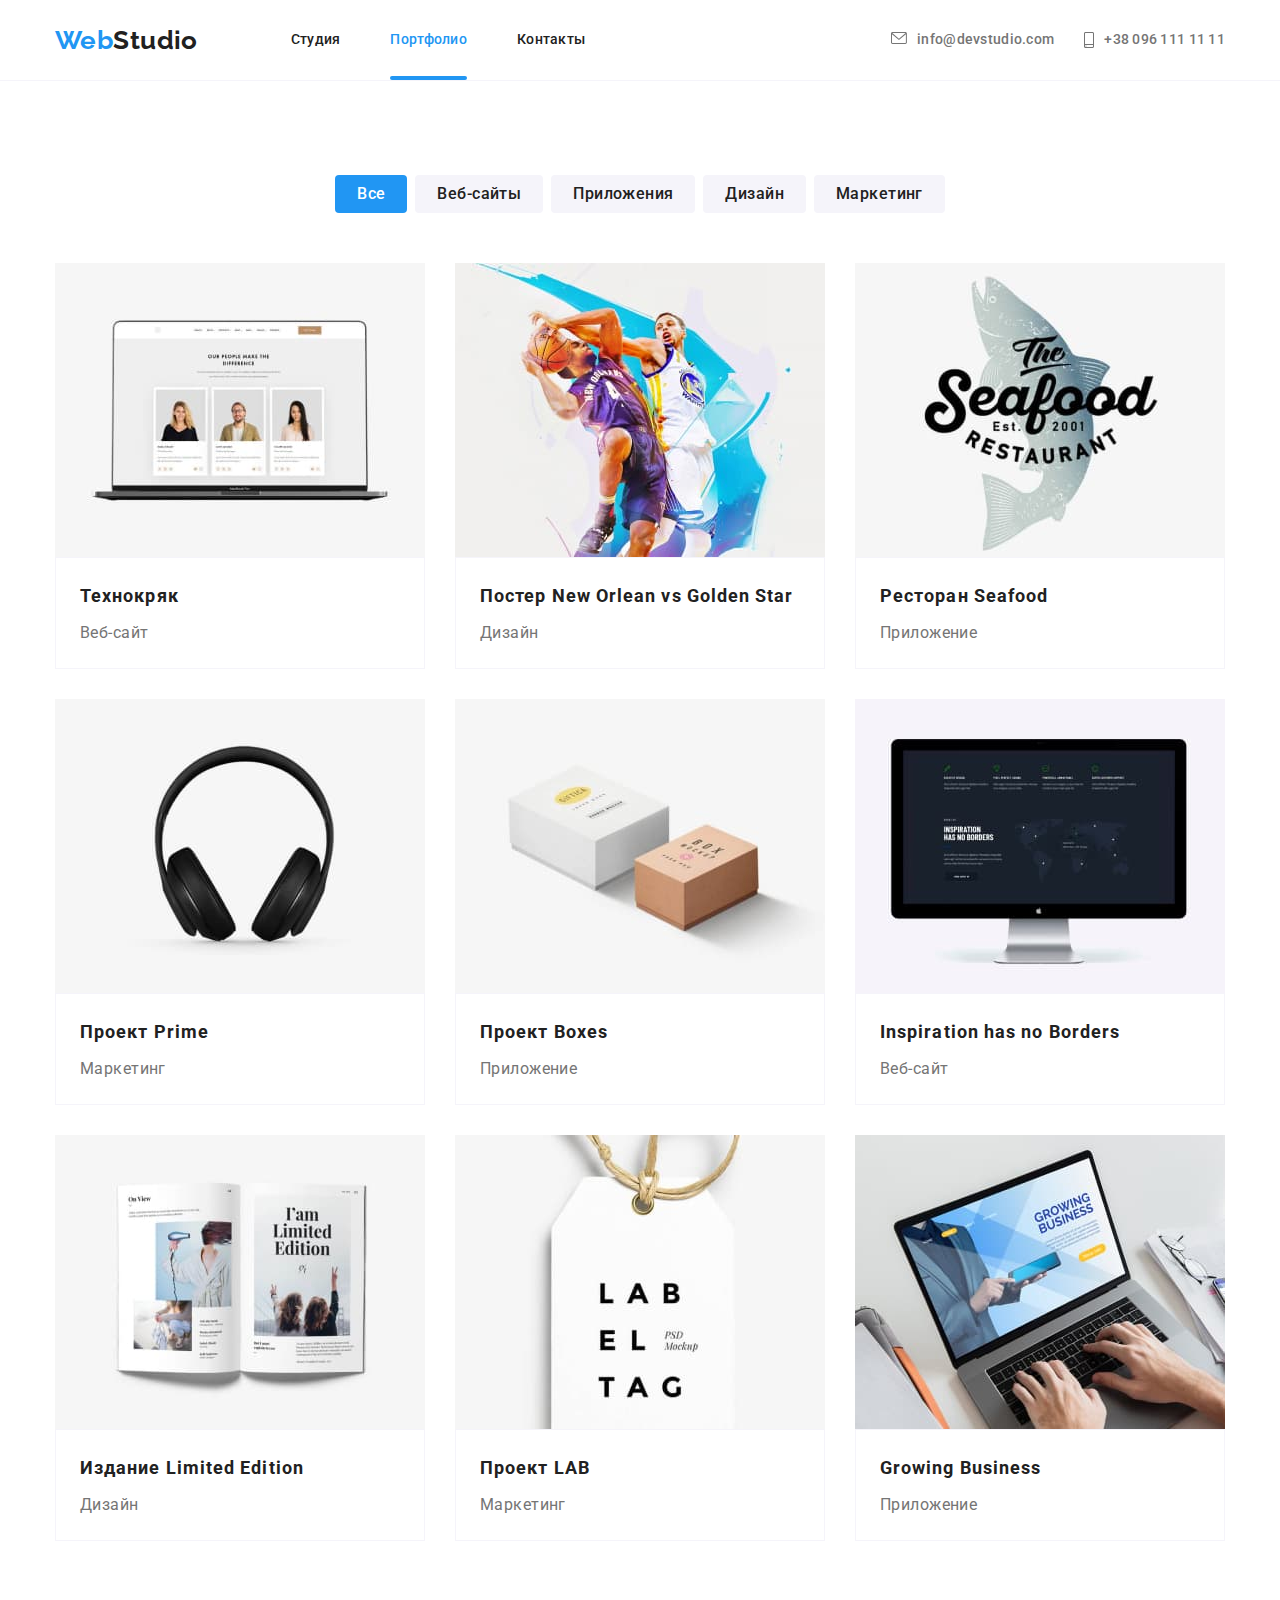
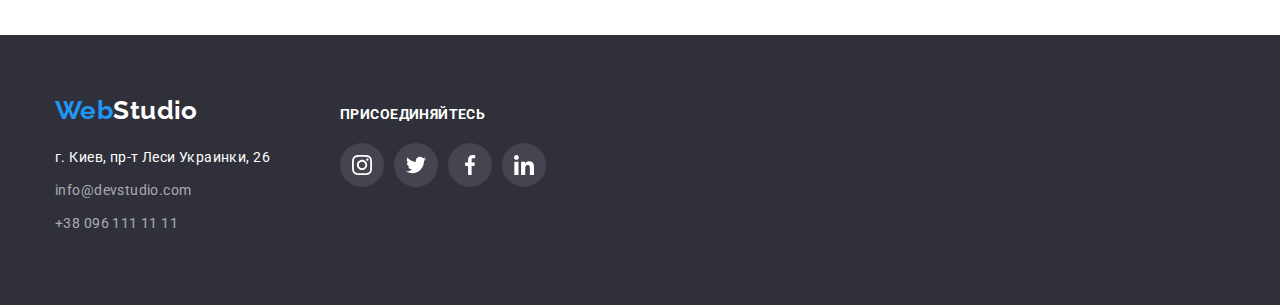
==== portfolio.html @ 04264cb9 "Добавляет файлы из пятой домашки" ====
<!DOCTYPE html>
<html lang="en">
  <head>
    <meta charset="UTF-8" />
    <meta http-equiv="X-UA-Compatible" content="IE=edge" />
    <meta name="viewport" content="width=device-width, initial-scale=1.0" />
    <link rel="preconnect" href="https://fonts.googleapis.com" />
    <link rel="preconnect" href="https://fonts.gstatic.com" crossorigin />
    <link
      href="https://fonts.googleapis.com/css2?family=Raleway:wght@700&family=Roboto:wght@400;500;700;900&display=swap"
      rel="stylesheet"
    />
    <link
      rel="stylesheet"
      href="https://cdnjs.cloudflare.com/ajax/libs/modern-normalize/1.1.0/modern-normalize.min.css"
    />
    <link rel="stylesheet" href="./css/styles.css" />
    <title>Портфолио</title>
  </head>
  <body>
    <!-- Хедер -->
    <header class="header-section">
      <div class="container nav">
        <nav class="header-nav">
          <a class="link logo" href="/"> <span class="logo-web">Web</span>Studio</a>
          <ul class="list header-list">
            <li class="header-item">
              <a class="link header-link" href="./index.html">Студия</a>
            </li>
            <li class="header-item">
              <a class="link header-link current" href="./portfolio.html">Портфолио</a>
            </li>
            <li class="header-item">
              <a class="link header-link" href="">Контакты</a>
            </li>
          </ul>
        </nav>
        <ul class="list contact-list">
          <li class="contact-item">
            <a class="link contact-link" href="mailto:info@devstudio.com">
              <svg class="contact-icon-envelope" width="16" height="12">
                <use href="./images/icons.svg#icon-envelope"></use>
              </svg>
              info@devstudio.com
            </a>
          </li>
          <li class="contact-item">
            <a class="link contact-link" href="tel:+380961111111">
              <svg class="contact-icon-smartphone" width="10" height="16">
                <use href="./images/icons.svg#icon-smartphone"></use>
              </svg>
              +38 096 111 11 11</a
            >
          </li>
        </ul>
      </div>
    </header>
    <!--Mейн-->
    <main>
      <section class="projects">
        <div class="container">
          <h1 class="visually-hidden">Примеры работ</h1>
          <ul class="list filter-btn-list">
            <li class="filter-btn-item">
              <button class="filter-btn all" type="button">Все</button>
            </li>
            <li class="filter-btn-item">
              <button class="filter-btn" type="button">Веб-сайты</button>
            </li>
            <li class="filter-btn-item">
              <button class="filter-btn" type="button">Приложения</button>
            </li>
            <li class="filter-btn-item">
              <button class="filter-btn" type="button">Дизайн</button>
            </li>
            <li class="filter-btn-item">
              <button class="filter-btn" type="button">Маркетинг</button>
            </li>
          </ul>
          <ul class="list project-list">
            <li class="project-item">
              <div class="project-thumb">
                <div class="project-overlay">
                  <p class="project-description">
                    Технокряк это современная площадка распространения коронавируса. Компании
                    используют эту платформу для цифрового шпионажа и атак на защищённые сервера
                    конкурентов.
                  </p>
                </div>
                <img
                  src="./images/project/img.jpg"
                  alt="на открытом экране ноутбука
            карточки с информацией о сотрудниках"
                  width="370"
                />
              </div>
              <div class="project-content">
                <h2 class="project-name">Технокряк</h2>
                <p class="project-type">Веб-сайт</p>
              </div>
            </li>
            <li class="project-item">
              <img
                src="./images/project/imgone.jpg"
                alt="два баскетболиста в
            прыжке борются за мяч"
                width="370"
              />
              <div class="project-content">
                <h2 class="project-name">Постер New Orlean vs Golden Star</h2>
                <p class="project-type">Дизайн</p>
              </div>
            </li>
            <li class="project-item">
              <img
                src="./images/project/imgtwo.jpg"
                alt="логотип ресторана
            морепродуктов"
                width="370"
              />
              <div class="project-content">
                <h2 class="project-name">Ресторан Seafood</h2>
                <p class="project-type">Приложение</p>
              </div>
            </li>
            <li class="project-item">
              <img src="./images/project/imgthree.jpg" alt="черные наушники" width="370" />
              <div class="project-content">
                <h2 class="project-name">Проект Prime</h2>
                <p class="project-type">Маркетинг</p>
              </div>
            </li>
            <li class="project-item">
              <img src="./images/project/imgfour.jpg" alt="две коробки" width="370" />
              <div class="project-content">
                <h2 class="project-name">Проект Boxes</h2>
                <p class="project-type">Приложение</p>
              </div>
            </li>
            <li class="project-item">
              <img
                src="./images/project/imgfive.jpg"
                alt="монитор компьютера с
            изображением"
                width="370"
              />
              <div class="project-content">
                <h2 class="project-name">Inspiration has no Borders</h2>
                <p class="project-type">Веб-сайт</p>
              </div>
            </li>
            <li class="project-item">
              <img src="./images/project/imgsix.jpg" alt="открытая книга" width="370" />
              <div class="project-content">
                <h2 class="project-name">Издание Limited Edition</h2>
                <p class="project-type">Дизайн</p>
              </div>
            </li>
            <li class="project-item">
              <img
                src="./images/project/imgseven.jpg"
                alt="белая бирка с
            надписью"
                width="370"
              />
              <div class="project-content">
                <h2 class="project-name">Проект LAB</h2>
                <p class="project-type">Маркетинг</p>
              </div>
            </li>
            <li class="project-item">
              <img
                src="./images/project/imgeight.jpg"
                alt="человек печатает на
            ноутбуке"
                width="370"
              />
              <div class="project-content">
                <h2 class="project-name">Growing Business</h2>
                <p class="project-type">Приложение</p>
              </div>
            </li>
          </ul>
        </div>
      </section>
    </main>
    <!--Подвал-->
    <footer class="footer-section">
      <div class="container footer-content">
        <div class="footer-address-section">
          <a class="link footer-logo" href="/"> <span class="logo-web">Web</span>Studio</a>
          <address>
            <ul class="list footer-list">
              <li class="footer-item">
                <a
                  class="link footer-address"
                  href="https://goo.gl/maps/CGz93X2TmxTMaEhZA"
                  target="_blank"
                  rel="noreferrer noopener"
                >
                  г. Киев, пр-т Леси Украинки, 26</a
                >
              </li>
              <li class="footer-item">
                <a class="link footer-contact" href="mailto:info@devstudio.com">
                  info@devstudio.com</a
                >
              </li>
              <li class="footer-item">
                <a class="link footer-phone" href="tel:+380961111111">+38 096 111 11 11</a>
              </li>
            </ul>
          </address>
        </div>
        <div class="footer-join-section">
          <h2 class="footer-join">Присоединяйтесь</h2>
          <ul class="list footer-social-list">
            <li class="footer-social-item">
              <a class="footer-social-link" href="" target="_blank" rel="noopener noreferrer">
                <svg class="footer-social-icon" width="20" height="20">
                  <use href="./images/icons.svg#icon-instagram"></use>
                </svg>
              </a>
            </li>
            <li class="footer-social-item">
              <a class="footer-social-link" href="" target="_blank" rel="noopener noreferrer">
                <svg class="footer-social-icon" width="20" height="20">
                  <use href="./images/icons.svg#icon-twitter"></use>
                </svg>
              </a>
            </li>
            <li class="footer-social-item">
              <a class="footer-social-link" href="" target="_blank" rel="noopener noreferrer">
                <svg class="footer-social-icon" width="20" height="20">
                  <use href="./images/icons.svg#icon-facebook"></use>
                </svg>
              </a>
            </li>
            <li class="footer-social-item">
              <a class="footer-social-link" href="" target="_blank" rel="noopener noreferrer">
                <svg class="footer-social-icon" width="20" height="20">
                  <use href="./images/icons.svg#icon-linkedin"></use>
                </svg>
              </a>
            </li>
          </ul>
        </div>
      </div>
    </footer>
  </body>
</html>
---- css/styles.css ----
:root {
  --primary-text-color: #757575;
  --primary-black-color: #212121;
  --accent-color: #2196f3;
  --primary-white-color: #ffffff;
  --dark-background-color: #2f303a;
  --light-backgroung-color: #f5f4fa;
  --button-hover-color: #188ce8;
  --primary-icon-color: #afb1b8;
  --transition-duration: 250ms;
  --transition-timing-function: cubic-bezier(0.4, 0, 0.2, 1);
}

.list {
  list-style: none;
  padding: 0;
  margin: 0;
}

.link {
  text-decoration: none;
}

.container {
  width: 1200px;
  margin-left: auto;
  margin-right: auto;
  padding-left: 15px;
  padding-right: 15px;
}

img {
  display: block;
  max-width: 100%;
}

p,
h1,
h2,
h3 {
  margin: 0;
}

.visually-hidden {
  position: absolute;
  white-space: nowrap;
  width: 1px;
  height: 1px;
  overflow: hidden;
  border: 0;
  padding: 0;
  clip: rect(0 0 0 0);
  clip-path: inset(100%);
  margin: -1px;
}

body {
  font-size: 14px;
  font-family: 'Roboto', sans-serif;
  letter-spacing: 0.03em;
  color: var(--primary-text-color);
  background-color: var(--primary-white-color);
}

textarea {
  resize: none;
}

/* Хедер */

.logo {
  font-family: 'Raleway', sans-serif;
  font-weight: 700;
  font-size: 26px;
  line-height: 1.19;
  color: var(--primary-black-color);
}

.logo-web {
  color: var(--accent-color);
}

.header-section {
  border-bottom: 1px solid var(--light-backgroung-color);
}

.header-list {
  display: flex;
  margin-left: 93px;
}

.header-nav {
  display: flex;
  align-items: center;
}

.header-item:not(:last-child) {
  margin-right: 50px;
}

.header-link {
  display: block;
  font-weight: 500;
  font-size: 14px;
  line-height: 1.14;
  letter-spacing: 0.02em;
  color: var(--primary-black-color);
  padding-top: 32px;
  padding-bottom: 32px;
  position: relative;

  transition-property: color;
  transition-duration: var(--transition-duration);
  transition-timing-function: var(--transition-timing-function);
}

.current::after {
  content: '';
  width: 100%;
  height: 4px;
  background-color: var(--accent-color);
  display: block;
  position: absolute;
  bottom: 0;
  border-radius: 2px;
}

.contact-link {
  display: flex;
  font-weight: 500;
  font-size: 14px;
  line-height: 1.14;
  letter-spacing: 0.02em;
  color: var(--primary-black-color);

  transition-property: color;
  transition-duration: var(--transition-duration);
  transition-timing-function: var(--transition-timing-function);
}

.header-link.current {
  color: var(--accent-color);
}

.link.contact-link {
  color: var(--primary-text-color);
}

.header-link:hover,
.header-link:focus,
.contact-link:hover,
.contact-link:focus {
  color: var(--accent-color);
}

.contact-list {
  display: flex;
  margin-left: auto;
}

.contact-icon-envelope,
.contact-icon-smartphone {
  margin-right: 10px;
  fill: currentColor;
}

.contact-item:not(:last-child) {
  margin-right: 30px;
}

.nav {
  display: flex;
  align-items: center;
}

/* Герой */

.hero {
  text-align: center;
  padding-top: 200px;
  padding-bottom: 200px;
  max-width: 1600px;
  height: 600px;
  margin-left: auto;
  margin-right: auto;
  background-image: linear-gradient(rgba(47, 48, 58, 0.4), rgba(47, 48, 58, 0.4)),
    url(../images/backgroun.jpg);
  background-size: cover;
  background-color: var(--light-background-color);
  background-position: center;
  background-repeat: no-repeat;
}

.hero-title {
  margin-bottom: 30px;
  font-weight: 900;
  font-size: 44px;
  line-height: 1.36;
  letter-spacing: 0.06em;
  text-transform: uppercase;
  color: var(--primary-white-color);
}

.hero-btn {
  font-family: inherit;
  font-weight: 700;
  font-size: 16px;
  line-height: 1.88;
  letter-spacing: 0.06em;
  color: var(--primary-white-color);
  background-color: var(--accent-color);
  cursor: pointer;
  min-width: 200px;
  border-radius: 4px;
  padding: 10px 32px;
  border: none;
  box-shadow: 0px 4px 4px rgba(0, 0, 0, 0.15);

  transition-property: background-color;
  transition-duration: var(--transition-duration);
  transition-timing-function: var(--transition-timing-function);
}

.hero-btn:hover,
.hero-btn:focus {
  background-color: var(--button-hover-color);
}

/* Особенности */

.features {
  padding-top: 94px;
  padding-bottom: 94px;
}

.features-item {
  min-width: 270px;
}
.features-item:not(:last-child) {
  margin-right: 30px;
}

.features-list {
  display: flex;
}

.features-item-header {
  font-size: 14px;
  line-height: 1.14;
  text-transform: uppercase;
  color: var(--primary-black-color);
  margin-bottom: 10px;
}

.features-item-text {
  line-height: 1.71;
}

.features-icon-background {
  background-color: var(--light-backgroung-color);
  border-radius: 4px;
  margin-bottom: 30px;
  width: 270px;
  height: 120px;
  display: flex;
  justify-content: center;
  align-items: center;
}

/* Чем мы занимаемся и Наша команда */

.services {
  padding-bottom: 94px;
}

.services-list {
  display: flex;
}

.services-header {
  font-size: 36px;
  line-height: 1.17;
  text-align: center;
  color: var(--primary-black-color);
  margin-top: 0;
  margin-bottom: 50px;
}

.services-item:not(:last-child) {
  margin-right: 30px;
}

.services-item {
  position: relative;
}
.services-item-header {
  font-size: inherit;
  line-height: 1.14;
  text-align: center;
  text-transform: uppercase;
  color: var(--primary-white-color);
  background-color: rgba(47, 48, 58, 0.8);
  padding-top: 27px;
  padding-bottom: 27px;
  position: absolute;
  bottom: 0;
  width: 100%;
}

.team-header {
  font-size: 36px;
  line-height: 1.17;
  text-align: center;
  color: var(--primary-black-color);
  margin-top: 0;
  margin-bottom: 50px;
}

.team {
  background-color: var(--light-backgroung-color);
  padding-bottom: 94px;
  padding-top: 94px;
}

.team-list {
  display: flex;
}

.team-item {
  background-color: var(--primary-white-color);
  box-shadow: 0px 1px 3px rgba(0, 0, 0, 0.12), 0px 1px 1px rgba(0, 0, 0, 0.14),
    0px 2px 1px rgba(0, 0, 0, 0.2);
  border-radius: 0px 0px 4px 4px;
}

.team-item:not(:last-child) {
  margin-right: 30px;
}

.team-name-header {
  font-weight: 500;
  font-size: 16px;
  line-height: 1.19;
  text-align: center;
  color: var(--primary-black-color);
  margin-bottom: 10px;
}

.team-name-position {
  font-size: 16px;
  line-height: 1.19;
  text-align: center;
  color: var(--primary-text-color);
  margin-bottom: 16px;
}

.team-description {
  padding-top: 30px;
  padding-bottom: 30px;
}

.team-social-list {
  display: flex;
  justify-content: center;
}

.team-social-item + .team-social-item {
  margin-left: 10px;
}

.team-social-link {
  height: 44px;
  width: 44px;
  display: flex;
  justify-content: center;
  align-items: center;
  border-radius: 50%;
  color: var(--primary-icon-color);
  transition-property: background-color, color;
  transition-duration: var(--transition-duration), var(--transition-duration);
  transition-timing-function: var(--transition-timing-function), var(--transition-timing-function);
}

.team-social-link:hover,
.team-social-link:focus {
  background-color: var(--accent-color);
  color: var(--primary-white-color);
}

.team-social-icon {
  fill: currentColor;
}

/* Постоянные клиенты */

/* .clients {
  padding-top: 94px;
  padding-bottom: 94px;
} */

.clients-header {
  font-size: 36px;
  line-height: 1.17;
  text-align: center;
  color: var(--primary-black-color);
  margin-bottom: 50px;
}

.clients-list {
  display: flex;
  justify-content: center;
}

.clients-link {
  width: 170px;
  height: 92px;
  display: flex;
  justify-content: center;
  align-items: center;
  color: var(--primary-icon-color);
  border: 1px solid var(--primary-icon-color);
  border-radius: 4px;
  transition-property: color, border;
  transition-duration: var(--transition-duration), var(--transition-duration);
  transition-timing-function: var(--transition-timing-function), var(--transition-timing-function);
}

.clients-link:hover,
.clients-link:focus {
  color: var(--accent-color);
  border: 1px solid var(--accent-color);
}

.clients-item + .clients-item {
  margin-left: 30px;
}

.clients-icon {
  fill: currentColor;
}

.backdrop {
  position: fixed;
  top: 0;
  left: 0;
  background: rgba(0, 0, 0, 0.2);
  width: 100%;
  height: 100%;
  opacity: 1;
  transition: opacity var(--transition-duration) var(--transition-timing-function);
}

.backdrop.is-hidden {
  opacity: 0;
  pointer-events: none;
  visibility: hidden;
}

.backdrop.is-hidden .modal {
  transform: translate(-50%, -50%) scale(0.5);
}
.modal {
  position: absolute;
  top: 50%;
  left: 50%;
  transform: translate(-50%, -50%) scale(1);
  width: 528px;
  height: 581px;
  background-color: var(--primary-white-color);
  box-shadow: 0px 1px 3px rgba(0, 0, 0, 0.12), 0px 1px 1px rgba(0, 0, 0, 0.14),
    0px 2px 1px rgba(0, 0, 0, 0.2);
  border-radius: 4px;
  transition: transform var(--transition-duration) var(--transition-timing-function);
}

.modal-button {
  width: 30px;
  height: 30px;
  border-radius: 50%;
  background-color: var(--primary-white-color);
  position: absolute;
  right: 8px;
  top: 8px;
  border: 1px solid rgba(0, 0, 0, 0.1);
  display: flex;
  justify-content: center;
  align-items: center;
  cursor: pointer;
}

.modal-form {
}

.form-field {
}

.form-label {
  font-size: 12px;
  line-height: 1.17;
  letter-spacing: 0.01em;
}

.form-input {
  border: 1px solid rgba(33, 33, 33, 0.2);
  border-radius: 4px;
}

.label-agreement {
  line-height: 1.71;
}

/* Футер */

.footer-section {
  background-color: var(--dark-background-color);
  padding-top: 60px;
  padding-bottom: 60px;
}

.footer-logo {
  display: block;
  font-family: 'Raleway', sans-serif;
  font-weight: 700;
  font-size: 26px;
  line-height: 1.19;
  color: var(--primary-white-color);
  margin-bottom: 20px;
}

.footer-item > a {
  font-style: normal;
  line-height: 1.71;
  color: rgba(255, 255, 255, 0.6);
  margin-bottom: 9px;
  display: block;

  transition-property: color;
  transition-duration: var(--transition-duration);
  transition-timing-function: var(--transition-timing-function);
}

.link.footer-address {
  color: var(--primary-white-color);
}

.footer-contact:hover,
.footer-contact:focus,
.footer-phone:hover,
.footer-phone:focus {
  color: var(--primary-white-color);
}

.footer-join {
  font-weight: 700;
  line-height: 1.14;
  text-transform: uppercase;
  color: var(--primary-white-color);
  font-size: inherit;
  margin-bottom: 20px;
}

.footer-social-icon {
  fill: currentColor;
}

.footer-social-link {
  width: 44px;
  height: 44px;
  background-color: rgba(255, 255, 255, 0.1);
  border-radius: 50%;
  display: flex;
  justify-content: center;
  align-items: center;
  color: var(--primary-white-color);
  transition-property: background-color;
  transition-duration: var(--transition-duration);
  transition-timing-function: var(--transition-timing-function);
}

.footer-social-link:hover,
.footer-social-link:focus {
  background-color: var(--accent-color);
}
.footer-social-list {
  display: flex;
}

.footer-social-item + .footer-social-item {
  margin-left: 10px;
}

.footer-content {
  display: flex;
  align-items: baseline;
}

.footer-address-section {
  margin-right: 70px;
}

/* Фильтр и примеры работ */

.projects {
  padding-top: 94px;
  padding-bottom: 94px;
}

.filter-btn {
  font-family: inherit;
  font-weight: 500;
  font-size: 16px;
  line-height: 1.63;
  text-align: center;
  letter-spacing: inherit;
  color: var(--primary-black-color);
  cursor: pointer;
  background-color: var(--light-backgroung-color);
  border-radius: 4px;
  padding: 6px 22px;
  border: none;
  transition-property: color, background-color, box-shadow;
  transition-duration: var(--transition-duration), var(--transition-duration),
    var(--transition-duration);
  transition-timing-function: var(--transition-timing-function), var(--transition-timing-function),
    var(--transition-timing-function);
}

.filter-btn-item:not(:last-child) {
  margin-right: 8px;
}

.filter-btn.all {
  color: var(--primary-white-color);
  background-color: var(--accent-color);
}

.filter-btn:hover,
.filter-btn:focus {
  color: var(--primary-white-color);
  background-color: var(--accent-color);
  box-shadow: 0px 3px 1px rgba(0, 0, 0, 0.1), 0px 1px 2px rgba(0, 0, 0, 0.08),
    0px 2px 2px rgba(0, 0, 0, 0.12);
}

.filter-btn-list {
  display: flex;
  justify-content: center;
  margin-bottom: 50px;
}

.project-list {
  display: flex;
  flex-wrap: wrap;
  margin-top: -30px;
  margin-left: -30px;
}

.project-item {
  flex-basis: calc(100% / 3 -30px);
  margin-left: 30px;
  margin-top: 30px;
  transition-property: box-shadow;
  transition-duration: var(--transition-duration);
  transition-timing-function: var(--transition-timing-function);
}

.project-item:hover {
  box-shadow: 0px 1px 1px rgba(0, 0, 0, 0.12), 0px 4px 4px rgba(0, 0, 0, 0.06),
    1px 4px 6px rgba(0, 0, 0, 0.16);
}

.project-name {
  font-size: 18px;
  line-height: 2;
  letter-spacing: 0.06em;
  color: var(--primary-black-color);
  margin-bottom: 4px;
}

.project-type {
  font-size: 16px;
  line-height: 1.88;
}

.project-content {
  padding: 20px 24px;
  border: 1px solid var(--light-backgroung-color);
}

.project-thumb {
  position: relative;
  overflow: hidden;
}

.project-overlay {
  content: '';
  display: inline-block;
  width: 100%;
  height: 100%;
  background-color: rgba(33, 150, 243, 0.9);
  position: absolute;
  top: 0;
  left: 0;
  transform: translateY(100%);
  transition: transform var(--transition-duration) var(--transition-timing-function);
}

.project-item:hover .project-overlay {
  transform: translateY(0);
}

.project-description {
  font-weight: 400;
  font-size: 18px;
  line-height: 1.56;
  color: var(--primary-white-color);
  padding: 63px 24px;
}
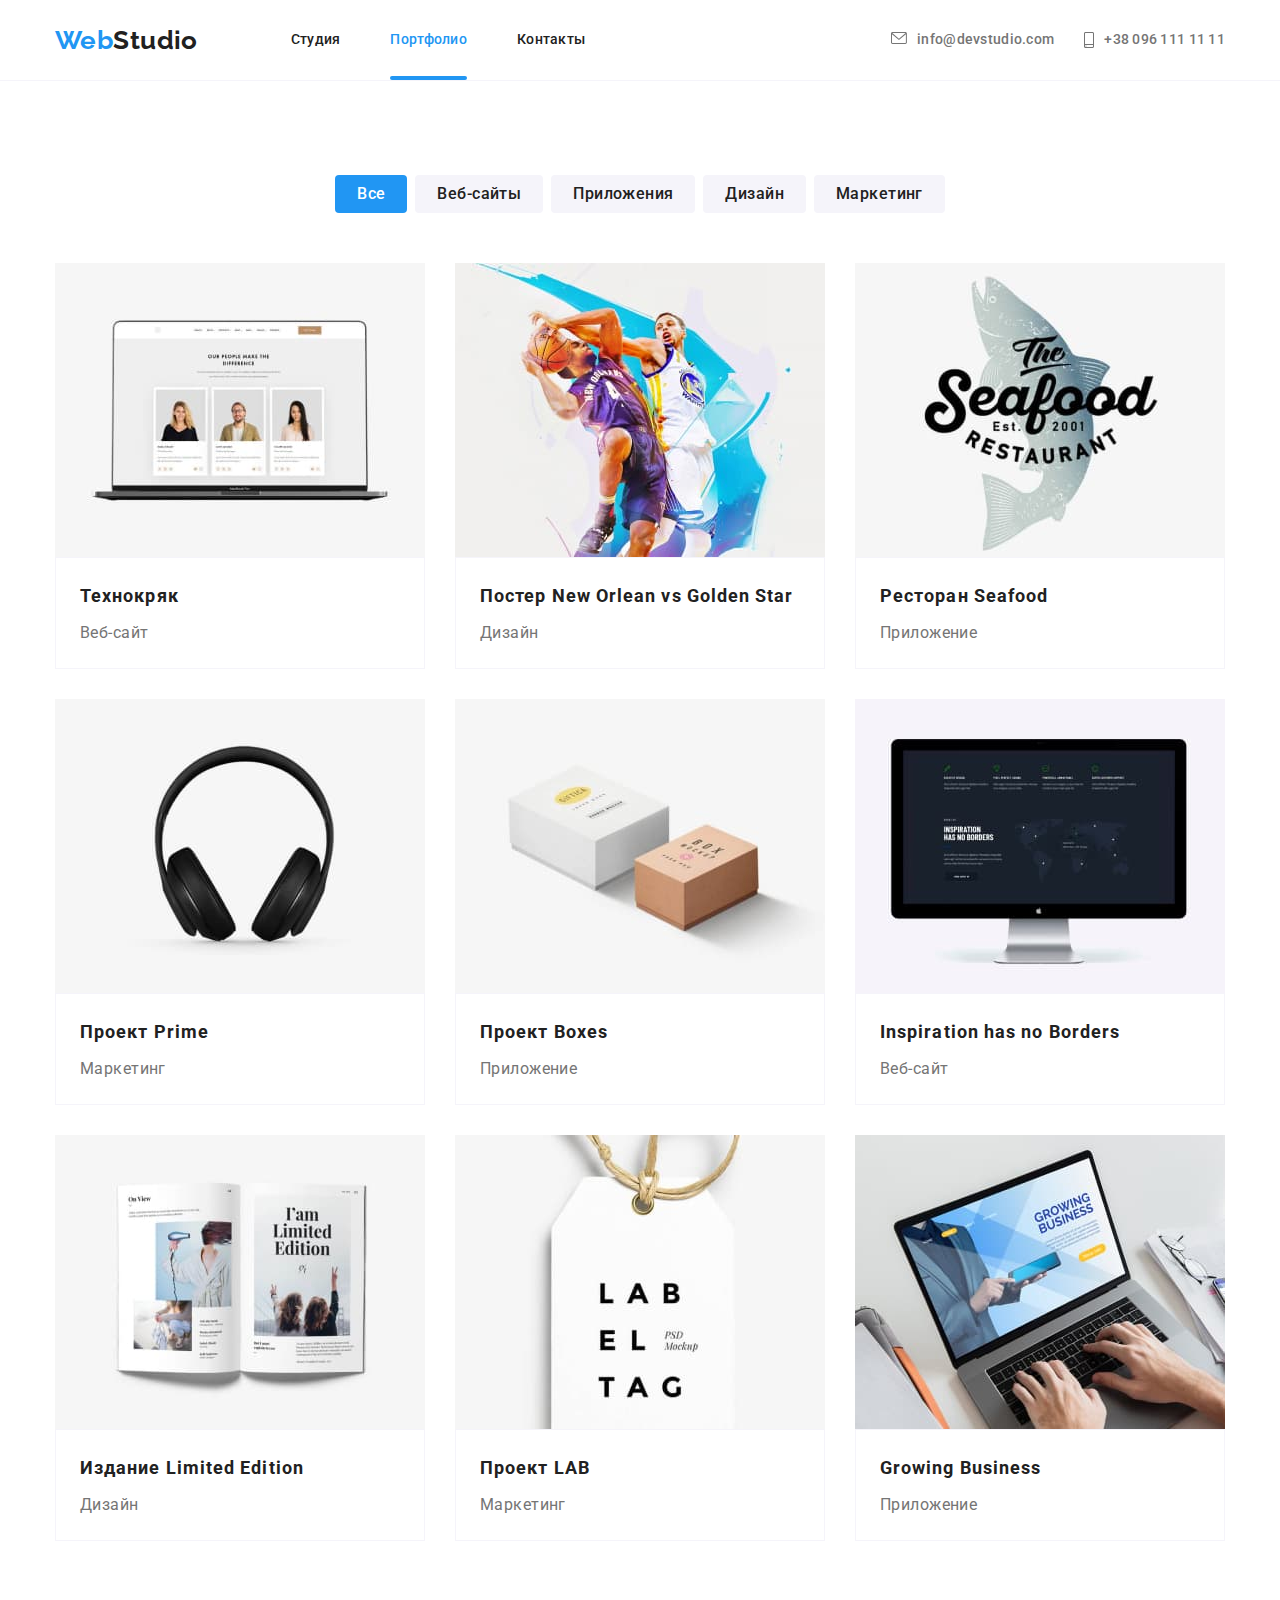
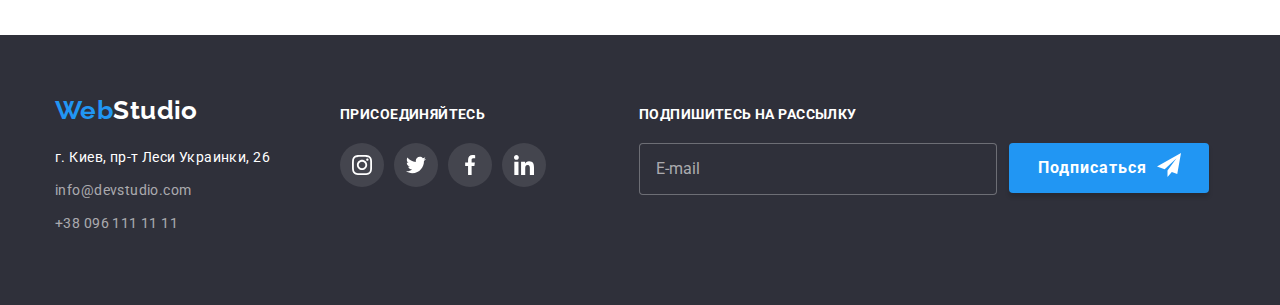
==== commit 596a6405: "Финалит домашку" ====
--- a/portfolio.html
+++ b/portfolio.html
@@ -22,13 +22,17 @@
     <header class="header-section">
       <div class="container nav">
         <nav class="header-nav">
-          <a class="link logo" href="/"> <span class="logo-web">Web</span>Studio</a>
+          <a class="link logo" href="/">
+            <span class="logo-web">Web</span>Studio</a
+          >
           <ul class="list header-list">
             <li class="header-item">
               <a class="link header-link" href="./index.html">Студия</a>
             </li>
             <li class="header-item">
-              <a class="link header-link current" href="./portfolio.html">Портфолио</a>
+              <a class="link header-link current" href="./portfolio.html"
+                >Портфолио</a
+              >
             </li>
             <li class="header-item">
               <a class="link header-link" href="">Контакты</a>
@@ -82,9 +86,9 @@
               <div class="project-thumb">
                 <div class="project-overlay">
                   <p class="project-description">
-                    Технокряк это современная площадка распространения коронавируса. Компании
-                    используют эту платформу для цифрового шпионажа и атак на защищённые сервера
-                    конкурентов.
+                    Технокряк это современная площадка распространения
+                    коронавируса. Компании используют эту платформу для
+                    цифрового шпионажа и атак на защищённые сервера конкурентов.
                   </p>
                 </div>
                 <img
@@ -124,14 +128,22 @@
               </div>
             </li>
             <li class="project-item">
-              <img src="./images/project/imgthree.jpg" alt="черные наушники" width="370" />
+              <img
+                src="./images/project/imgthree.jpg"
+                alt="черные наушники"
+                width="370"
+              />
               <div class="project-content">
                 <h2 class="project-name">Проект Prime</h2>
                 <p class="project-type">Маркетинг</p>
               </div>
             </li>
             <li class="project-item">
-              <img src="./images/project/imgfour.jpg" alt="две коробки" width="370" />
+              <img
+                src="./images/project/imgfour.jpg"
+                alt="две коробки"
+                width="370"
+              />
               <div class="project-content">
                 <h2 class="project-name">Проект Boxes</h2>
                 <p class="project-type">Приложение</p>
@@ -150,7 +162,11 @@
               </div>
             </li>
             <li class="project-item">
-              <img src="./images/project/imgsix.jpg" alt="открытая книга" width="370" />
+              <img
+                src="./images/project/imgsix.jpg"
+                alt="открытая книга"
+                width="370"
+              />
               <div class="project-content">
                 <h2 class="project-name">Издание Limited Edition</h2>
                 <p class="project-type">Дизайн</p>
@@ -188,7 +204,9 @@
     <footer class="footer-section">
       <div class="container footer-content">
         <div class="footer-address-section">
-          <a class="link footer-logo" href="/"> <span class="logo-web">Web</span>Studio</a>
+          <a class="link footer-logo" href="/">
+            <span class="logo-web">Web</span>Studio</a
+          >
           <address>
             <ul class="list footer-list">
               <li class="footer-item">
@@ -207,7 +225,9 @@
                 >
               </li>
               <li class="footer-item">
-                <a class="link footer-phone" href="tel:+380961111111">+38 096 111 11 11</a>
+                <a class="link footer-phone" href="tel:+380961111111"
+                  >+38 096 111 11 11</a
+                >
               </li>
             </ul>
           </address>
@@ -216,34 +236,71 @@
           <h2 class="footer-join">Присоединяйтесь</h2>
           <ul class="list footer-social-list">
             <li class="footer-social-item">
-              <a class="footer-social-link" href="" target="_blank" rel="noopener noreferrer">
+              <a
+                class="footer-social-link"
+                href=""
+                target="_blank"
+                rel="noopener noreferrer"
+              >
                 <svg class="footer-social-icon" width="20" height="20">
                   <use href="./images/icons.svg#icon-instagram"></use>
                 </svg>
               </a>
             </li>
             <li class="footer-social-item">
-              <a class="footer-social-link" href="" target="_blank" rel="noopener noreferrer">
+              <a
+                class="footer-social-link"
+                href=""
+                target="_blank"
+                rel="noopener noreferrer"
+              >
                 <svg class="footer-social-icon" width="20" height="20">
                   <use href="./images/icons.svg#icon-twitter"></use>
                 </svg>
               </a>
             </li>
             <li class="footer-social-item">
-              <a class="footer-social-link" href="" target="_blank" rel="noopener noreferrer">
+              <a
+                class="footer-social-link"
+                href=""
+                target="_blank"
+                rel="noopener noreferrer"
+              >
                 <svg class="footer-social-icon" width="20" height="20">
                   <use href="./images/icons.svg#icon-facebook"></use>
                 </svg>
               </a>
             </li>
             <li class="footer-social-item">
-              <a class="footer-social-link" href="" target="_blank" rel="noopener noreferrer">
+              <a
+                class="footer-social-link"
+                href=""
+                target="_blank"
+                rel="noopener noreferrer"
+              >
                 <svg class="footer-social-icon" width="20" height="20">
                   <use href="./images/icons.svg#icon-linkedin"></use>
                 </svg>
               </a>
             </li>
           </ul>
+        </div>
+        <div class="footer-form">
+          <h2 class="footer-signup">Подпишитесь на рассылку</h2>
+          <div class="footer-signup-wrap">
+            <input
+              class="footer-input"
+              type="email"
+              name="email-signup"
+              placeholder="E-mail"
+            />
+            <button class="footer-btn" type="submit">
+              Подписаться
+              <svg class="footer-send-icon" width="24" height="24">
+                <use href="./images/icons.svg#icon-icon-send"></use>
+              </svg>
+            </button>
+          </div>
         </div>
       </div>
     </footer>
--- a/css/styles.css
+++ b/css/styles.css
@@ -56,7 +56,7 @@
 
 body {
   font-size: 14px;
-  font-family: 'Roboto', sans-serif;
+  font-family: "Roboto", sans-serif;
   letter-spacing: 0.03em;
   color: var(--primary-text-color);
   background-color: var(--primary-white-color);
@@ -69,7 +69,7 @@
 /* Хедер */
 
 .logo {
-  font-family: 'Raleway', sans-serif;
+  font-family: "Raleway", sans-serif;
   font-weight: 700;
   font-size: 26px;
   line-height: 1.19;
@@ -115,7 +115,7 @@
 }
 
 .current::after {
-  content: '';
+  content: "";
   width: 100%;
   height: 4px;
   background-color: var(--accent-color);
@@ -183,7 +183,10 @@
   height: 600px;
   margin-left: auto;
   margin-right: auto;
-  background-image: linear-gradient(rgba(47, 48, 58, 0.4), rgba(47, 48, 58, 0.4)),
+  background-image: linear-gradient(
+      rgba(47, 48, 58, 0.4),
+      rgba(47, 48, 58, 0.4)
+    ),
     url(../images/backgroun.jpg);
   background-size: cover;
   background-color: var(--light-background-color);
@@ -378,7 +381,8 @@
   color: var(--primary-icon-color);
   transition-property: background-color, color;
   transition-duration: var(--transition-duration), var(--transition-duration);
-  transition-timing-function: var(--transition-timing-function), var(--transition-timing-function);
+  transition-timing-function: var(--transition-timing-function),
+    var(--transition-timing-function);
 }
 
 .team-social-link:hover,
@@ -422,7 +426,8 @@
   border-radius: 4px;
   transition-property: color, border;
   transition-duration: var(--transition-duration), var(--transition-duration);
-  transition-timing-function: var(--transition-timing-function), var(--transition-timing-function);
+  transition-timing-function: var(--transition-timing-function),
+    var(--transition-timing-function);
 }
 
 .clients-link:hover,
@@ -438,6 +443,8 @@
 .clients-icon {
   fill: currentColor;
 }
+
+/* Бекдроп */
 
 .backdrop {
   position: fixed;
@@ -447,7 +454,8 @@
   width: 100%;
   height: 100%;
   opacity: 1;
-  transition: opacity var(--transition-duration) var(--transition-timing-function);
+  transition: opacity var(--transition-duration)
+    var(--transition-timing-function);
 }
 
 .backdrop.is-hidden {
@@ -459,6 +467,9 @@
 .backdrop.is-hidden .modal {
   transform: translate(-50%, -50%) scale(0.5);
 }
+
+/* Модалка */
+
 .modal {
   position: absolute;
   top: 50%;
@@ -470,7 +481,10 @@
   box-shadow: 0px 1px 3px rgba(0, 0, 0, 0.12), 0px 1px 1px rgba(0, 0, 0, 0.14),
     0px 2px 1px rgba(0, 0, 0, 0.2);
   border-radius: 4px;
-  transition: transform var(--transition-duration) var(--transition-timing-function);
+  transition: transform var(--transition-duration)
+    var(--transition-timing-function);
+  padding-top: 40px;
+  padding-bottom: 40px;
 }
 
 .modal-button {
@@ -488,25 +502,140 @@
   cursor: pointer;
 }
 
-.modal-form {
+.modal-button:focus > .modal-button-icon {
+  fill: var(--accent-color);
+}
+
+.modal-button-icon {
+  transition-property: fill;
+  transition-duration: var(--transition-duration);
+  transition-timing-function: var(--transition-timing-function);
+}
+
+.form-header {
+  font-size: 20px;
+  line-height: 1.15;
+  text-align: center;
+  color: var(--primary-black-color);
+  margin-bottom: 12px;
 }
 
 .form-field {
+  position: relative;
+  display: flex;
+  flex-direction: column;
+  width: 448px;
+  margin-left: auto;
+  margin-right: auto;
+}
+
+.form-field + .form-field {
+  margin-top: 10px;
 }
 
 .form-label {
   font-size: 12px;
   line-height: 1.17;
   letter-spacing: 0.01em;
+  margin-bottom: 4px;
 }
 
 .form-input {
   border: 1px solid rgba(33, 33, 33, 0.2);
   border-radius: 4px;
+  margin: 0;
+  padding-left: 42px;
+  height: 40px;
+  transition-property: outline-color;
+  transition-duration: var(--transition-duration);
+  transition-timing-function: var(--transition-timing-function);
+}
+
+.form-input:focus {
+  outline-color: var(--accent-color);
+}
+
+.form-input.feedback {
+  height: 120px;
+  padding: 12px 16px;
 }
 
 .label-agreement {
   line-height: 1.71;
+  display: flex;
+  justify-content: center;
+  align-items: center;
+}
+
+.form-btn {
+  width: 200px;
+  height: 50px;
+  color: var(--primary-white-color);
+  font-weight: 700;
+  font-size: 16px;
+  line-height: 1.87;
+  letter-spacing: 0.06em;
+  background-color: var(--accent-color);
+  box-shadow: 0px 4px 4px rgba(0, 0, 0, 0.15);
+  border-radius: 4px;
+  border: none;
+  padding: 10px 55px 10px 56px;
+  cursor: pointer;
+  margin-left: auto;
+  margin-right: auto;
+  display: block;
+}
+
+.form-input::placeholder {
+  font-size: inherit;
+  line-height: 1.14;
+  letter-spacing: 0.01em;
+  color: rgba(117, 117, 117, 0.5);
+}
+
+.modal-form-icon {
+  position: absolute;
+  left: 12px;
+  top: 50%;
+  transition-property: fill;
+  transition-duration: var(--transition-duration);
+  transition-timing-function: var(--transition-timing-function);
+}
+
+.form-input:focus + .modal-form-icon {
+  fill: var(--accent-color);
+}
+
+.agreement-field {
+  margin-bottom: 30px;
+  margin-top: 20px;
+  text-align: center;
+}
+
+.agreement-terms {
+  color: var(--accent-color);
+  text-decoration-line: underline;
+  margin-left: 5px;
+}
+
+.checkbox {
+  appearance: none;
+  position: absolute;
+}
+
+.checkbox:checked + .icon-checked {
+  background-color: var(--accent-color);
+  border-radius: 2px;
+  border: var(--accent-color);
+}
+
+.icon-checked {
+  margin-right: 7px;
+  border: 2px solid #000000;
+  box-sizing: border-box;
+  box-shadow: 0px 4px 4px rgba(0, 0, 0, 0.25);
+  border-radius: 2px;
+  display: inline-block;
 }
 
 /* Футер */
@@ -519,7 +648,7 @@
 
 .footer-logo {
   display: block;
-  font-family: 'Raleway', sans-serif;
+  font-family: "Raleway", sans-serif;
   font-weight: 700;
   font-size: 26px;
   line-height: 1.19;
@@ -550,13 +679,18 @@
   color: var(--primary-white-color);
 }
 
-.footer-join {
+.footer-join,
+.footer-signup {
   font-weight: 700;
   line-height: 1.14;
   text-transform: uppercase;
   color: var(--primary-white-color);
   font-size: inherit;
   margin-bottom: 20px;
+}
+
+.footer-join-section {
+  margin-right: 93px;
 }
 
 .footer-social-icon {
@@ -596,6 +730,50 @@
 
 .footer-address-section {
   margin-right: 70px;
+}
+
+.footer-input {
+  width: 358px;
+  padding: 15px 16px;
+  margin-right: 12px;
+  border: 1px solid rgba(255, 255, 255, 0.3);
+  border-radius: 4px;
+  background-color: var(--dark-background-color);
+  color: rgba(255, 255, 255, 0.6);
+  font-size: 16px;
+  line-height: 1.25;
+}
+
+.footer-input::placeholder {
+  line-height: 1.25;
+  color: rgba(255, 255, 255, 0.6);
+}
+
+.footer-send-icon {
+  margin-left: 10px;
+}
+
+.footer-btn {
+  padding: 10px 28px 10px 29px;
+  display: flex;
+  font-family: inherit;
+  font-weight: 700;
+  font-size: 16px;
+  line-height: 1.88;
+  letter-spacing: 0.06em;
+  color: var(--primary-white-color);
+  background-color: var(--accent-color);
+  cursor: pointer;
+  width: 200px;
+  height: 50px;
+  border-radius: 4px;
+  border: none;
+  box-shadow: 0px 4px 4px rgba(0, 0, 0, 0.15);
+  margin: 0;
+}
+
+.footer-signup-wrap {
+  display: flex;
 }
 
 /* Фильтр и примеры работ */
@@ -621,8 +799,8 @@
   transition-property: color, background-color, box-shadow;
   transition-duration: var(--transition-duration), var(--transition-duration),
     var(--transition-duration);
-  transition-timing-function: var(--transition-timing-function), var(--transition-timing-function),
-    var(--transition-timing-function);
+  transition-timing-function: var(--transition-timing-function),
+    var(--transition-timing-function), var(--transition-timing-function);
 }
 
 .filter-btn-item:not(:last-child) {
@@ -693,7 +871,7 @@
 }
 
 .project-overlay {
-  content: '';
+  content: "";
   display: inline-block;
   width: 100%;
   height: 100%;
@@ -702,7 +880,8 @@
   top: 0;
   left: 0;
   transform: translateY(100%);
-  transition: transform var(--transition-duration) var(--transition-timing-function);
+  transition: transform var(--transition-duration)
+    var(--transition-timing-function);
 }
 
 .project-item:hover .project-overlay {
